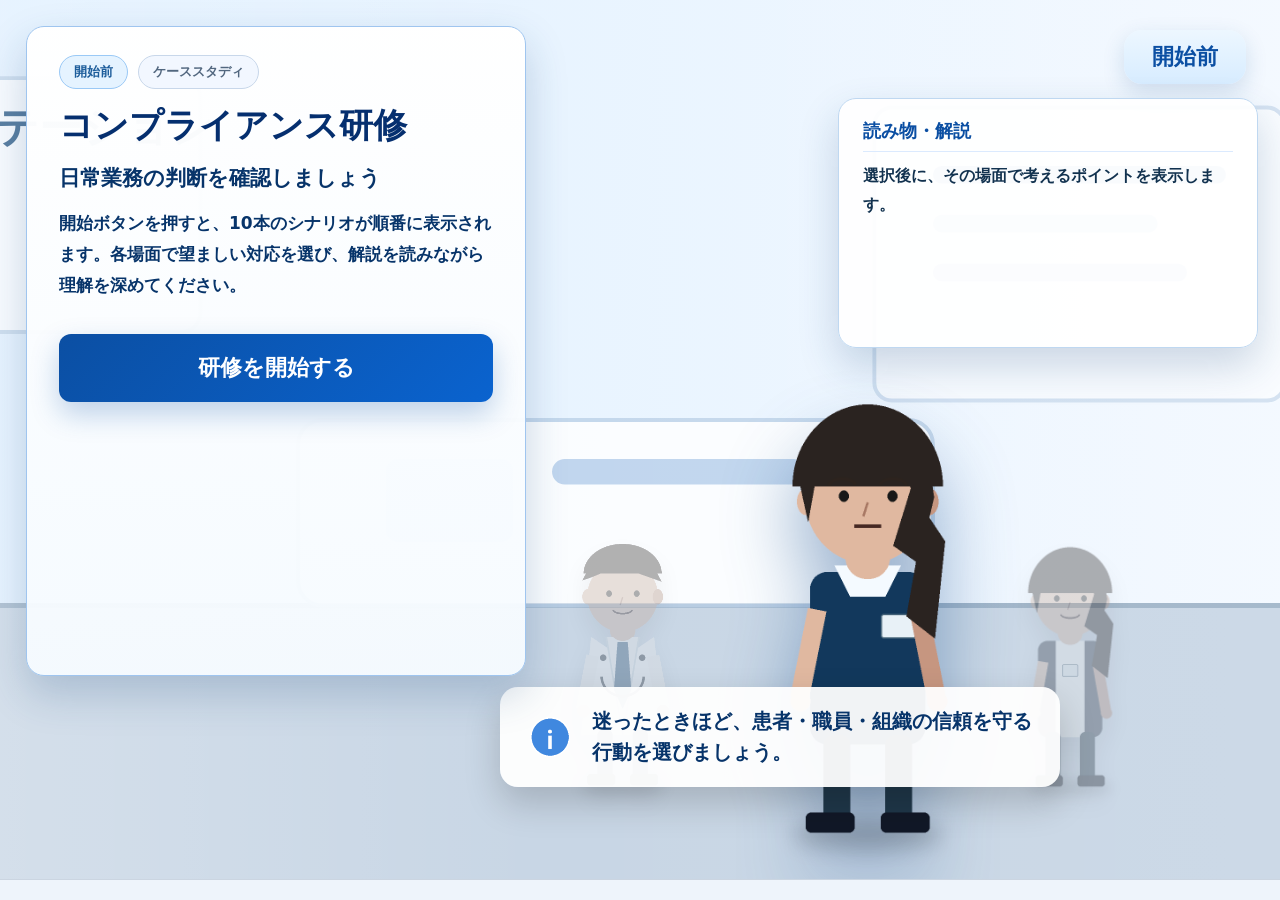
==== index.html @ 938807f9 "Add files via upload" ====
<!doctype html>
<html lang="ja">
<head>
  <meta charset="utf-8" />
  <meta name="viewport" content="width=device-width, initial-scale=1" />
  <title>コンプライアンス研修</title>
  <link rel="stylesheet" href="assets/style.css" />
</head>
<body>
  <main id="app">
    <section id="stage" aria-label="研修シナリオ画面">
      <div id="locationBadge">開始前</div>
      <aside id="trainingPanel">
        <div class="panelTop">
          <span id="progressText">開始前</span>
          <span id="modeBadge">ケーススタディ</span>
        </div>
        <h1>コンプライアンス研修</h1>
        <div id="chapter">日常業務の判断を確認しましょう</div>
        <p id="question">開始ボタンを押すと、10本のシナリオが順番に表示されます。各場面で望ましい対応を選び、解説を読みながら理解を深めてください。</p>
        <div id="choices"></div>
        <button id="startBtn" type="button">研修を開始する</button>
      </aside>

      <article id="readingPanel" aria-live="polite">
        <div class="readingHead">読み物・解説</div>
        <div id="readingText">選択後に、その場面で考えるポイントを表示します。</div>
      </article>

      <div id="messageBubble" aria-live="polite">
        <img id="bubbleIcon" src="assets/ui/info.png" alt="" />
        <span>迷ったときほど、患者・職員・組織の信頼を守る行動を選びましょう。</span>
      </div>

      <img id="charLeft" class="character pos-left" alt="登場人物 左" />
      <img id="charCenter" class="character pos-center" alt="登場人物 中央" />
      <img id="charRight" class="character pos-right" alt="登場人物 右" />
      <div id="judgement" aria-hidden="true"></div>
    </section>
  </main>
  <script src="assets/main.js"></script>
</body>
</html>
---- assets/style.css ----
*{box-sizing:border-box}
:root{--blue:#0b4fa3;--ink:#07346a;--soft:#eef7ff;--line:#9fc5ef;--green:#178a61;--red:#b42318}
html,body{margin:0;min-height:100%;font-family:"Yu Gothic","Meiryo",system-ui,sans-serif;background:#eef4fb;color:#102a43}
button{font-family:inherit}
#app{max-width:1920px;margin:0 auto;background:#f6fbff}
#stage{position:relative;height:900px;overflow:hidden;background-image:url("backgrounds/nurse_station.svg");background-size:cover;background-position:center;border-bottom:1px solid #cbd5e1}
#stage::after{content:"";position:absolute;inset:0;background:linear-gradient(90deg,rgba(255,255,255,.22),rgba(255,255,255,0) 42%,rgba(255,255,255,.08));pointer-events:none}
#locationBadge{position:absolute;right:34px;top:30px;z-index:6;background:linear-gradient(#edf7ff,#d7ecff);color:var(--blue);font-weight:900;font-size:22px;padding:12px 28px;border-radius:18px;box-shadow:0 8px 22px rgba(20,80,140,.16)}
#trainingPanel{position:absolute;left:26px;top:26px;z-index:30;width:540px;min-height:650px;background:linear-gradient(180deg,rgba(255,255,255,.98),rgba(246,251,255,.95));border:1px solid var(--line);border-radius:18px;box-shadow:0 18px 42px rgba(26,71,122,.22);padding:28px 32px;color:var(--ink)}
.panelTop{display:flex;gap:10px;align-items:center;flex-wrap:wrap;margin-bottom:15px}
#progressText,#modeBadge{display:inline-block;background:#e5f3ff;border:1px solid #9ac9f6;border-radius:999px;padding:7px 14px;font-size:13px;font-weight:900;color:#1d5d9b}
#modeBadge{background:#f2f7ff;color:#52677f;border-color:#c8d7ea}
#trainingPanel h1{margin:0 0 16px;font-size:34px;line-height:1.28;color:#052f6f}
#chapter{font-size:21px;font-weight:900;margin-bottom:16px}
#question{font-size:17px;line-height:1.85;font-weight:700;white-space:pre-line;margin:0 0 14px}
.choiceBtn{width:100%;min-height:70px;border:1.8px solid #2b7bdc;color:#07346a;background:#fff;border-radius:12px;padding:12px 18px;margin:12px 0;font-size:16px;font-weight:900;display:flex;justify-content:space-between;align-items:center;gap:14px;cursor:pointer;transition:.2s;text-align:left;line-height:1.55}
.choiceBtn:hover{background:#eaf4ff;transform:translateY(-1px)}
.choiceBtn:disabled{opacity:.68;cursor:not-allowed;transform:none}
.choiceBtn.goodSelected{border-color:var(--green);background:#ecfdf5;color:#075d43}
.choiceBtn.badSelected{border-color:var(--red);background:#fff1f0;color:#842018}
#startBtn,#nextBtn{width:100%;height:68px;border:0;border-radius:12px;background:linear-gradient(135deg,#0b4fa3,#0a63cf);color:#fff;font-size:22px;font-weight:900;cursor:pointer;box-shadow:0 12px 28px rgba(11,79,163,.25);margin-top:18px}
#nextBtn{height:56px;font-size:18px;background:linear-gradient(135deg,#0b6b49,#158864)}
#readingPanel{position:absolute;right:34px;top:98px;z-index:20;width:510px;min-height:250px;max-height:430px;overflow:auto;background:rgba(255,255,255,.94);border:1px solid #bfd8f1;border-radius:18px;box-shadow:0 18px 40px rgba(26,71,122,.20);padding:20px 24px;color:#12324f}
.readingHead{font-weight:900;font-size:18px;color:#0b4fa3;margin-bottom:10px;border-bottom:1px solid #dbeafe;padding-bottom:8px}
#readingText{font-size:15.5px;line-height:1.9;white-space:pre-line;font-weight:700}
#messageBubble{position:absolute;z-index:24;left:640px;bottom:120px;width:700px;min-height:100px;border-radius:18px;background:rgba(255,255,255,.94);box-shadow:0 16px 36px rgba(0,0,0,.18);display:flex;align-items:center;gap:18px;padding:18px 26px;color:#07346a;font-size:20px;font-weight:900;line-height:1.55}
#messageBubble img{width:48px;height:48px;flex:0 0 auto}.character{position:absolute;z-index:12;bottom:34px;width:295px;max-height:650px;object-fit:contain;filter:drop-shadow(0 26px 24px rgba(0,0,0,.28));transition:transform .7s cubic-bezier(.2,1.2,.2,1),left .7s,bottom .7s,opacity .5s,filter .5s}.pos-left{left:600px}.pos-center{left:885px;width:330px}.pos-right{left:1190px;width:295px}.character.dim{opacity:.34;filter:grayscale(.22) brightness(.9) blur(.3px) drop-shadow(0 16px 16px rgba(0,0,0,.16));transform:scale(.78)}.character.focus{z-index:22;transform:scale(1.42) translateY(-22px);filter:drop-shadow(0 34px 30px rgba(0,60,130,.38))}.character.pulse{animation:focusPulse 1.3s ease-in-out infinite alternate}@keyframes focusPulse{from{filter:drop-shadow(0 28px 26px rgba(0,80,150,.25))}to{filter:drop-shadow(0 44px 38px rgba(0,110,210,.5))}}.character.speaking{animation:speaking .8s ease-in-out infinite alternate}@keyframes speaking{from{transform:scale(1.40) translateY(-20px)}to{transform:scale(1.46) translateY(-28px)}}.character.reaction-good{animation:goodBounce .85s ease 2}@keyframes goodBounce{0%,100%{transform:scale(1.42) translateY(-22px)}50%{transform:scale(1.52) translateY(-55px)}}.character.reaction-bad{animation:badShake .45s ease 3}@keyframes badShake{0%,100%{transform:scale(1.42) translateX(0) translateY(-22px)}25%{transform:scale(1.42) translateX(-18px) translateY(-22px)}75%{transform:scale(1.42) translateX(18px) translateY(-22px)}}#judgement{display:none;position:absolute;inset:0;z-index:100;align-items:center;justify-content:center;font-size:190px;color:#fff;font-weight:900;background:rgba(0,0,0,.35)}.completeBox{margin-top:20px;padding:18px;background:#eaf4ff;border:1px solid #9ac9f6;border-radius:14px;line-height:1.8;font-weight:700}.smallNote{font-size:13px;line-height:1.7;color:#49627b;margin-top:10px}
@media(max-width:1400px){#stage{height:880px}#trainingPanel{width:500px}.pos-left{left:500px}.pos-center{left:730px}.pos-right{left:950px}.character{width:245px}.pos-center{width:275px}.pos-right{width:240px}.character.focus{transform:scale(1.22) translateY(-18px)}#messageBubble{left:500px;width:560px;bottom:92px}#readingPanel{right:22px;width:420px}}
@media(max-width:980px){#stage{height:auto;min-height:1100px;padding-bottom:420px}#trainingPanel,#readingPanel,#messageBubble{position:relative;left:auto;right:auto;top:auto;bottom:auto;width:calc(100% - 32px);margin:16px;z-index:30}#locationBadge{right:16px;top:16px}.character{bottom:32px}.pos-left{left:5%;}.pos-center{left:34%;}.pos-right{left:64%;}.character{width:28%}.pos-center{width:30%}.pos-right{width:27%}.character.focus{transform:scale(1.05) translateY(-12px)}}
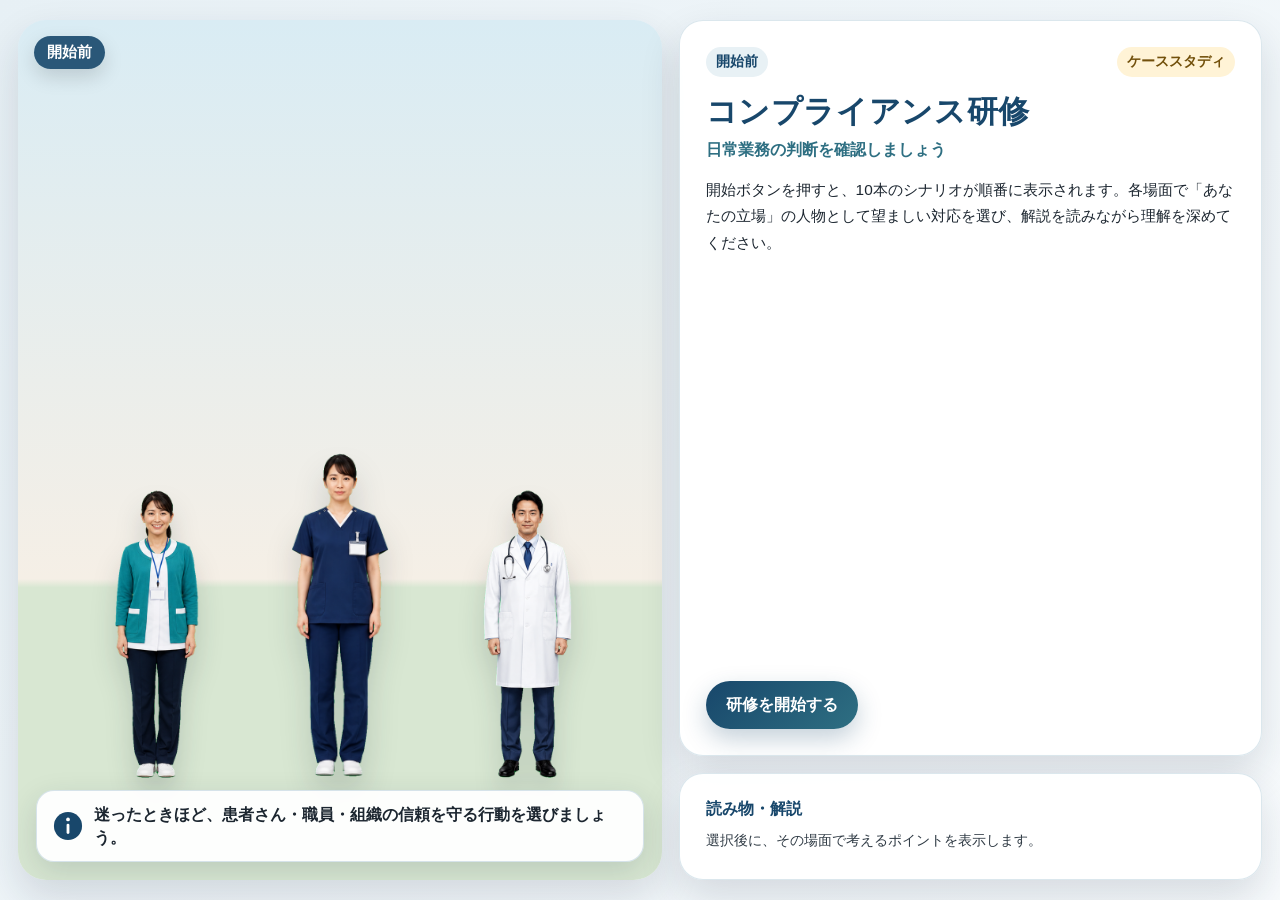
==== commit 6893545b: "Add files via upload" ====
--- a/index.html
+++ b/index.html
@@ -2,14 +2,42 @@
 <html lang="ja">
 <head>
   <meta charset="utf-8" />
-  <meta name="viewport" content="width=device-width, initial-scale=1" />
+  <meta name="viewport" content="width=device-width, initial-scale=1, viewport-fit=cover" />
   <title>コンプライアンス研修</title>
   <link rel="stylesheet" href="assets/style.css" />
 </head>
 <body>
   <main id="app">
     <section id="stage" aria-label="研修シナリオ画面">
-      <div id="locationBadge">開始前</div>
+      <div id="sceneArea">
+        <div id="locationBadge">開始前</div>
+
+        <div id="characters" aria-hidden="true">
+          <img id="charLeft" class="character pos-left" alt="" />
+          <img id="charCenter" class="character pos-center" alt="" />
+          <img id="charRight" class="character pos-right" alt="" />
+
+          <div id="actorCueLeft" class="actorCue pos-left">
+            <span class="actorCueMain">あなたの立場</span>
+            <span class="actorCueSub"></span>
+          </div>
+          <div id="actorCueCenter" class="actorCue pos-center">
+            <span class="actorCueMain">あなたの立場</span>
+            <span class="actorCueSub"></span>
+          </div>
+          <div id="actorCueRight" class="actorCue pos-right">
+            <span class="actorCueMain">あなたの立場</span>
+            <span class="actorCueSub"></span>
+          </div>
+        </div>
+
+        <div id="messageBubble" aria-live="polite">
+          <img id="bubbleIcon" src="assets/ui/info.svg" alt="" />
+          <span>迷ったときほど、患者さん・職員・組織の信頼を守る行動を選びましょう。</span>
+        </div>
+        <div id="judgement" aria-hidden="true"></div>
+      </div>
+
       <aside id="trainingPanel">
         <div class="panelTop">
           <span id="progressText">開始前</span>
@@ -17,7 +45,7 @@
         </div>
         <h1>コンプライアンス研修</h1>
         <div id="chapter">日常業務の判断を確認しましょう</div>
-        <p id="question">開始ボタンを押すと、10本のシナリオが順番に表示されます。各場面で望ましい対応を選び、解説を読みながら理解を深めてください。</p>
+        <p id="question">開始ボタンを押すと、10本のシナリオが順番に表示されます。各場面で「あなたの立場」の人物として望ましい対応を選び、解説を読みながら理解を深めてください。</p>
         <div id="choices"></div>
         <button id="startBtn" type="button">研修を開始する</button>
       </aside>
@@ -26,16 +54,6 @@
         <div class="readingHead">読み物・解説</div>
         <div id="readingText">選択後に、その場面で考えるポイントを表示します。</div>
       </article>
-
-      <div id="messageBubble" aria-live="polite">
-        <img id="bubbleIcon" src="assets/ui/info.png" alt="" />
-        <span>迷ったときほど、患者・職員・組織の信頼を守る行動を選びましょう。</span>
-      </div>
-
-      <img id="charLeft" class="character pos-left" alt="登場人物 左" />
-      <img id="charCenter" class="character pos-center" alt="登場人物 中央" />
-      <img id="charRight" class="character pos-right" alt="登場人物 右" />
-      <div id="judgement" aria-hidden="true"></div>
     </section>
   </main>
   <script src="assets/main.js"></script>
--- a/assets/style.css
+++ b/assets/style.css
@@ -1,29 +1,245 @@
+:root{
+  --bg:#eef4f7;
+  --panel:#ffffff;
+  --ink:#1c2630;
+  --muted:#667280;
+  --brand:#18476b;
+  --accent:#2e6f82;
+  --ok:#237a57;
+  --ng:#b33a3a;
+  --line:#d9e4ea;
+  --shadow:0 18px 40px rgba(20,37,55,.14);
+}
 *{box-sizing:border-box}
-:root{--blue:#0b4fa3;--ink:#07346a;--soft:#eef7ff;--line:#9fc5ef;--green:#178a61;--red:#b42318}
-html,body{margin:0;min-height:100%;font-family:"Yu Gothic","Meiryo",system-ui,sans-serif;background:#eef4fb;color:#102a43}
-button{font-family:inherit}
-#app{max-width:1920px;margin:0 auto;background:#f6fbff}
-#stage{position:relative;height:900px;overflow:hidden;background-image:url("backgrounds/nurse_station.svg");background-size:cover;background-position:center;border-bottom:1px solid #cbd5e1}
-#stage::after{content:"";position:absolute;inset:0;background:linear-gradient(90deg,rgba(255,255,255,.22),rgba(255,255,255,0) 42%,rgba(255,255,255,.08));pointer-events:none}
-#locationBadge{position:absolute;right:34px;top:30px;z-index:6;background:linear-gradient(#edf7ff,#d7ecff);color:var(--blue);font-weight:900;font-size:22px;padding:12px 28px;border-radius:18px;box-shadow:0 8px 22px rgba(20,80,140,.16)}
-#trainingPanel{position:absolute;left:26px;top:26px;z-index:30;width:540px;min-height:650px;background:linear-gradient(180deg,rgba(255,255,255,.98),rgba(246,251,255,.95));border:1px solid var(--line);border-radius:18px;box-shadow:0 18px 42px rgba(26,71,122,.22);padding:28px 32px;color:var(--ink)}
-.panelTop{display:flex;gap:10px;align-items:center;flex-wrap:wrap;margin-bottom:15px}
-#progressText,#modeBadge{display:inline-block;background:#e5f3ff;border:1px solid #9ac9f6;border-radius:999px;padding:7px 14px;font-size:13px;font-weight:900;color:#1d5d9b}
-#modeBadge{background:#f2f7ff;color:#52677f;border-color:#c8d7ea}
-#trainingPanel h1{margin:0 0 16px;font-size:34px;line-height:1.28;color:#052f6f}
-#chapter{font-size:21px;font-weight:900;margin-bottom:16px}
-#question{font-size:17px;line-height:1.85;font-weight:700;white-space:pre-line;margin:0 0 14px}
-.choiceBtn{width:100%;min-height:70px;border:1.8px solid #2b7bdc;color:#07346a;background:#fff;border-radius:12px;padding:12px 18px;margin:12px 0;font-size:16px;font-weight:900;display:flex;justify-content:space-between;align-items:center;gap:14px;cursor:pointer;transition:.2s;text-align:left;line-height:1.55}
-.choiceBtn:hover{background:#eaf4ff;transform:translateY(-1px)}
-.choiceBtn:disabled{opacity:.68;cursor:not-allowed;transform:none}
-.choiceBtn.goodSelected{border-color:var(--green);background:#ecfdf5;color:#075d43}
-.choiceBtn.badSelected{border-color:var(--red);background:#fff1f0;color:#842018}
-#startBtn,#nextBtn{width:100%;height:68px;border:0;border-radius:12px;background:linear-gradient(135deg,#0b4fa3,#0a63cf);color:#fff;font-size:22px;font-weight:900;cursor:pointer;box-shadow:0 12px 28px rgba(11,79,163,.25);margin-top:18px}
-#nextBtn{height:56px;font-size:18px;background:linear-gradient(135deg,#0b6b49,#158864)}
-#readingPanel{position:absolute;right:34px;top:98px;z-index:20;width:510px;min-height:250px;max-height:430px;overflow:auto;background:rgba(255,255,255,.94);border:1px solid #bfd8f1;border-radius:18px;box-shadow:0 18px 40px rgba(26,71,122,.20);padding:20px 24px;color:#12324f}
-.readingHead{font-weight:900;font-size:18px;color:#0b4fa3;margin-bottom:10px;border-bottom:1px solid #dbeafe;padding-bottom:8px}
-#readingText{font-size:15.5px;line-height:1.9;white-space:pre-line;font-weight:700}
-#messageBubble{position:absolute;z-index:24;left:640px;bottom:120px;width:700px;min-height:100px;border-radius:18px;background:rgba(255,255,255,.94);box-shadow:0 16px 36px rgba(0,0,0,.18);display:flex;align-items:center;gap:18px;padding:18px 26px;color:#07346a;font-size:20px;font-weight:900;line-height:1.55}
-#messageBubble img{width:48px;height:48px;flex:0 0 auto}.character{position:absolute;z-index:12;bottom:34px;width:295px;max-height:650px;object-fit:contain;filter:drop-shadow(0 26px 24px rgba(0,0,0,.28));transition:transform .7s cubic-bezier(.2,1.2,.2,1),left .7s,bottom .7s,opacity .5s,filter .5s}.pos-left{left:600px}.pos-center{left:885px;width:330px}.pos-right{left:1190px;width:295px}.character.dim{opacity:.34;filter:grayscale(.22) brightness(.9) blur(.3px) drop-shadow(0 16px 16px rgba(0,0,0,.16));transform:scale(.78)}.character.focus{z-index:22;transform:scale(1.42) translateY(-22px);filter:drop-shadow(0 34px 30px rgba(0,60,130,.38))}.character.pulse{animation:focusPulse 1.3s ease-in-out infinite alternate}@keyframes focusPulse{from{filter:drop-shadow(0 28px 26px rgba(0,80,150,.25))}to{filter:drop-shadow(0 44px 38px rgba(0,110,210,.5))}}.character.speaking{animation:speaking .8s ease-in-out infinite alternate}@keyframes speaking{from{transform:scale(1.40) translateY(-20px)}to{transform:scale(1.46) translateY(-28px)}}.character.reaction-good{animation:goodBounce .85s ease 2}@keyframes goodBounce{0%,100%{transform:scale(1.42) translateY(-22px)}50%{transform:scale(1.52) translateY(-55px)}}.character.reaction-bad{animation:badShake .45s ease 3}@keyframes badShake{0%,100%{transform:scale(1.42) translateX(0) translateY(-22px)}25%{transform:scale(1.42) translateX(-18px) translateY(-22px)}75%{transform:scale(1.42) translateX(18px) translateY(-22px)}}#judgement{display:none;position:absolute;inset:0;z-index:100;align-items:center;justify-content:center;font-size:190px;color:#fff;font-weight:900;background:rgba(0,0,0,.35)}.completeBox{margin-top:20px;padding:18px;background:#eaf4ff;border:1px solid #9ac9f6;border-radius:14px;line-height:1.8;font-weight:700}.smallNote{font-size:13px;line-height:1.7;color:#49627b;margin-top:10px}
-@media(max-width:1400px){#stage{height:880px}#trainingPanel{width:500px}.pos-left{left:500px}.pos-center{left:730px}.pos-right{left:950px}.character{width:245px}.pos-center{width:275px}.pos-right{width:240px}.character.focus{transform:scale(1.22) translateY(-18px)}#messageBubble{left:500px;width:560px;bottom:92px}#readingPanel{right:22px;width:420px}}
-@media(max-width:980px){#stage{height:auto;min-height:1100px;padding-bottom:420px}#trainingPanel,#readingPanel,#messageBubble{position:relative;left:auto;right:auto;top:auto;bottom:auto;width:calc(100% - 32px);margin:16px;z-index:30}#locationBadge{right:16px;top:16px}.character{bottom:32px}.pos-left{left:5%;}.pos-center{left:34%;}.pos-right{left:64%;}.character{width:28%}.pos-center{width:30%}.pos-right{width:27%}.character.focus{transform:scale(1.05) translateY(-12px)}}
+html,body{height:100%;margin:0}
+body{
+  font-family:-apple-system,BlinkMacSystemFont,"Segoe UI","Hiragino Sans","Yu Gothic",Meiryo,sans-serif;
+  color:var(--ink);
+  background:linear-gradient(135deg,#e7f0f5,#f8fbfd);
+}
+button{font:inherit}
+#app{min-height:100dvh;display:grid;place-items:center;padding:clamp(8px,1.4vw,20px)}
+#stage{
+  width:min(100%,1500px);
+  height:min(100dvh - 24px,860px);
+  min-height:620px;
+  display:grid;
+  grid-template-columns:minmax(420px,1.05fr) minmax(430px,.95fr);
+  grid-template-rows:minmax(0,1fr) auto;
+  gap:clamp(10px,1.3vw,18px);
+  position:relative;
+}
+#sceneArea{
+  grid-row:1 / span 2;
+  position:relative;
+  overflow:hidden;
+  border-radius:28px;
+  background:linear-gradient(180deg,#d9ecf4 0%,#f5efe6 65%,#d8e7d2 66%);
+  box-shadow:var(--shadow);
+  min-height:0;
+}
+#sceneArea::before{
+  content:"";
+  position:absolute;inset:0;
+  background-image:var(--scene-bg, url('backgrounds/hospital.svg'));
+  background-repeat:no-repeat;
+  background-position:center bottom;
+  background-size:cover;
+  opacity:.7;
+}
+#locationBadge{
+  position:absolute;top:16px;left:16px;z-index:5;
+  padding:.45rem .8rem;border-radius:999px;
+  color:#fff;background:rgba(24,71,107,.9);
+  font-weight:700;font-size:clamp(12px,1.2vw,15px);
+  box-shadow:0 8px 20px rgba(0,0,0,.14);
+}
+#characters{
+  position:absolute;inset:42px 22px 84px 22px;z-index:2;
+}
+.character{
+  position:absolute;bottom:0;
+  width:min(31%,260px);
+  max-height:100%;
+  object-fit:contain;
+  object-position:center bottom;
+  filter:drop-shadow(0 18px 14px rgba(20,30,40,.16));
+  transform-origin:bottom center;
+  transition:opacity .18s ease, transform .18s ease;
+}
+.character[src=""],.character:not([src]){opacity:0}
+.pos-left{left:3%;transform:translateX(0) scale(.96)}
+.pos-center{left:50%;transform:translateX(-50%) scale(1.08);z-index:3}
+.pos-right{right:3%;transform:translateX(0) scale(.96)}
+#messageBubble{
+  position:absolute;left:18px;right:18px;bottom:18px;z-index:6;
+  display:flex;gap:.7rem;align-items:center;
+  min-height:54px;padding:.75rem 1rem;
+  border-radius:18px;background:rgba(255,255,255,.94);
+  border:1px solid rgba(210,224,232,.9);
+  box-shadow:0 10px 30px rgba(25,45,60,.15);
+  font-weight:700;line-height:1.45;
+}
+#bubbleIcon{width:30px;height:30px;flex:0 0 auto}
+#judgement{
+  display:none;position:absolute;z-index:8;inset:0;margin:auto;
+  width:150px;height:150px;border-radius:50%;place-items:center;
+  font-size:88px;font-weight:900;background:rgba(255,255,255,.9);
+  box-shadow:var(--shadow);
+}
+#judgement.show{display:grid;animation:pop .55s ease both}
+#judgement.ok{color:var(--ok);border:9px solid var(--ok)}
+#judgement.ng{color:var(--ng);border:9px solid var(--ng)}
+@keyframes pop{0%{transform:scale(.65);opacity:0}60%{transform:scale(1.08);opacity:1}100%{transform:scale(1)}}
+#trainingPanel,#readingPanel{
+  background:rgba(255,255,255,.96);
+  border:1px solid rgba(218,230,237,.95);
+  border-radius:24px;
+  box-shadow:var(--shadow);
+  padding:clamp(16px,2vw,26px);
+  z-index:10;
+}
+#trainingPanel{grid-column:2;grid-row:1;display:flex;flex-direction:column;min-height:0;overflow:auto}
+#readingPanel{grid-column:2;grid-row:2;max-height:30vh;overflow:auto}
+.panelTop{display:flex;align-items:center;justify-content:space-between;gap:1rem;margin-bottom:.75rem}
+#progressText,#modeBadge{font-size:.9rem;font-weight:800;border-radius:999px;padding:.35rem .65rem;white-space:nowrap}
+#progressText{background:#e8f1f5;color:var(--brand)}
+#modeBadge{background:#fff3d6;color:#72500b}
+h1{margin:.15rem 0 .4rem;font-size:clamp(1.45rem,2.4vw,2.25rem);letter-spacing:.02em;color:var(--brand)}
+#chapter{font-weight:800;color:var(--accent);margin-bottom:.8rem;font-size:clamp(1rem,1.25vw,1.2rem)}
+#question{line-height:1.75;margin:.2rem 0 1rem;font-size:clamp(.96rem,1.08vw,1.08rem)}
+#choices{display:grid;gap:.72rem;margin-top:auto}
+.choiceBtn{
+  width:100%;text-align:left;border:2px solid var(--line);background:#fff;border-radius:16px;
+  padding:.82rem .95rem;cursor:pointer;line-height:1.55;font-weight:700;
+  transition:transform .12s ease,border-color .12s ease,background .12s ease;
+}
+.choiceBtn:hover,.choiceBtn:focus-visible{transform:translateY(-1px);border-color:#8db6c7;background:#f7fbfd;outline:none}
+.choiceBtn.correct{border-color:var(--ok);background:#eef9f4;color:#0f5d3f}
+.choiceBtn.wrong{border-color:var(--ng);background:#fff1f1;color:#8a2020}
+.choiceBtn:disabled{cursor:default;transform:none}
+#startBtn{
+  margin-top:1rem;align-self:flex-start;border:0;border-radius:999px;padding:.85rem 1.25rem;
+  color:#fff;background:linear-gradient(135deg,var(--brand),#2e6f82);font-weight:900;cursor:pointer;
+  box-shadow:0 10px 24px rgba(24,71,107,.25);
+}
+#startBtn:hover{filter:brightness(1.05)}
+.readingHead{font-weight:900;color:var(--brand);margin-bottom:.5rem}
+#readingText{line-height:1.75;color:#303b45;font-size:clamp(.9rem,1vw,1rem)}
+.resultBox{display:grid;gap:.7rem;margin-top:1rem;padding:1rem;border-radius:18px;background:#f2f8fb;border:1px solid #d7e8ef}
+.resultScore{font-size:1.35rem;font-weight:900;color:var(--brand)}
+.resultNote{line-height:1.7}
+@media (max-width:980px){
+  #app{padding:8px}
+  #stage{height:auto;min-height:100dvh;grid-template-columns:1fr;grid-template-rows:auto auto auto}
+  #sceneArea{grid-row:1;min-height:46dvh;max-height:48dvh}
+  #trainingPanel{grid-column:1;grid-row:2;overflow:visible}
+  #readingPanel{grid-column:1;grid-row:3;max-height:none}
+  #characters{inset:34px 14px 72px 14px}.character{width:min(32%,220px)}
+}
+@media (orientation:landscape) and (max-height:560px){
+  #app{padding:6px}
+  #stage{height:100dvh;min-height:0;grid-template-columns:minmax(360px,.9fr) minmax(430px,1.1fr);grid-template-rows:1fr;gap:8px}
+  #sceneArea{grid-row:1;min-height:0;max-height:none;border-radius:18px}
+  #trainingPanel{grid-column:2;grid-row:1;border-radius:18px;padding:12px;overflow:auto}
+  #readingPanel{display:none}
+  h1{font-size:1.35rem;margin:.05rem 0 .25rem}#chapter{font-size:.96rem;margin-bottom:.4rem}#question{font-size:.9rem;line-height:1.55;margin:.15rem 0 .55rem}
+  #choices{gap:.45rem}.choiceBtn{padding:.48rem .7rem;font-size:.86rem;line-height:1.4}
+  #startBtn{padding:.55rem .9rem;margin-top:.55rem}
+  #characters{inset:28px 10px 58px 10px}.character{width:30%;max-height:100%}
+  #messageBubble{min-height:42px;padding:.45rem .65rem;font-size:.8rem;bottom:10px;left:10px;right:10px;border-radius:14px}#bubbleIcon{width:24px;height:24px}
+  #locationBadge{top:10px;left:10px;font-size:.78rem}
+}
+@media (min-width:1200px){.character{width:min(30%,290px)}#characters{inset:54px 34px 92px 34px}}
+
+
+/* --- action-cue update: who is "you" in each scenario --- */
+.character{
+  height:min(94%,760px);
+  width:min(30%,260px);
+  object-fit:contain;
+  object-position:center bottom;
+}
+
+.character.is-support{
+  opacity:.92;
+}
+
+.character.is-actor{
+  opacity:1;
+  filter:
+    drop-shadow(0 18px 14px rgba(20,30,40,.16))
+    drop-shadow(0 0 0.75rem rgba(255,196,72,.72));
+  animation:actor-breathe 1.6s ease-in-out infinite;
+}
+
+@keyframes actor-breathe{
+  0%,100%{translate:0 0}
+  50%{translate:0 -4px}
+}
+
+.actorCue{
+  position:absolute;
+  bottom:calc(100% - 36px);
+  z-index:7;
+  display:none;
+  width:min(31%,260px);
+  padding:.45rem .55rem;
+  border-radius:14px;
+  background:rgba(255,255,255,.96);
+  border:2px solid #f0b83a;
+  box-shadow:0 10px 24px rgba(45,58,70,.18);
+  text-align:center;
+  pointer-events:none;
+}
+
+.actorCue.show{
+  display:block;
+}
+
+.actorCue::after{
+  content:"";
+  position:absolute;
+  left:50%;
+  bottom:-11px;
+  transform:translateX(-50%);
+  width:0;height:0;
+  border-left:10px solid transparent;
+  border-right:10px solid transparent;
+  border-top:11px solid #f0b83a;
+}
+
+.actorCueMain{
+  display:block;
+  font-weight:900;
+  color:#8a5a00;
+  font-size:.82rem;
+  line-height:1.1;
+}
+
+.actorCueSub{
+  display:block;
+  margin-top:.15rem;
+  color:#263747;
+  font-weight:800;
+  font-size:.72rem;
+  line-height:1.25;
+}
+
+.actorCue.pos-left{left:3%}
+.actorCue.pos-center{left:50%;transform:translateX(-50%)}
+.actorCue.pos-right{right:3%}
+
+@media (max-width:980px){
+  .character{height:min(94%,620px);width:min(32%,220px)}
+  .actorCue{bottom:calc(100% - 34px);font-size:.78rem;width:min(32%,220px);padding:.35rem .45rem}
+  .actorCueMain{font-size:.74rem}
+  .actorCueSub{font-size:.64rem}
+}
+
+@media (orientation:landscape) and (max-height:560px){
+  .character{height:min(92%,430px);width:30%}
+  .actorCue{bottom:calc(100% - 30px);padding:.25rem .35rem;border-radius:10px}
+  .actorCueMain{font-size:.66rem}
+  .actorCueSub{font-size:.58rem}
+}
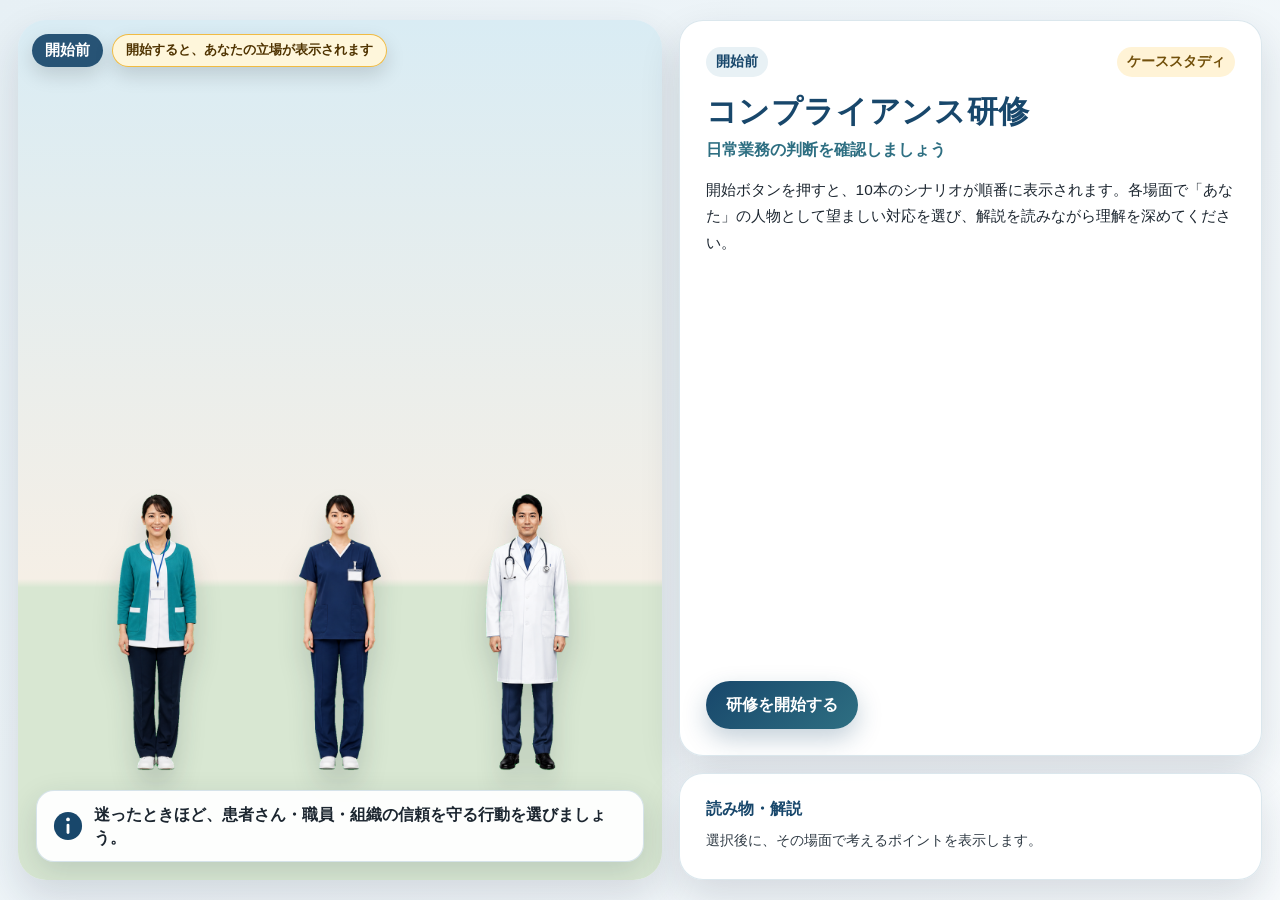
==== commit 203adb30: "Add files via upload" ====
--- a/index.html
+++ b/index.html
@@ -10,24 +10,27 @@
   <main id="app">
     <section id="stage" aria-label="研修シナリオ画面">
       <div id="sceneArea">
-        <div id="locationBadge">開始前</div>
+        <div id="sceneHeader">
+          <div id="locationBadge">開始前</div>
+          <div id="roleGuide">開始すると、あなたの立場が表示されます</div>
+        </div>
 
         <div id="characters" aria-hidden="true">
           <img id="charLeft" class="character pos-left" alt="" />
           <img id="charCenter" class="character pos-center" alt="" />
           <img id="charRight" class="character pos-right" alt="" />
 
-          <div id="actorCueLeft" class="actorCue pos-left">
-            <span class="actorCueMain">あなたの立場</span>
-            <span class="actorCueSub"></span>
+          <div id="roleCueLeft" class="roleCue pos-left">
+            <span class="roleCueMain"></span>
+            <span class="roleCueSub"></span>
           </div>
-          <div id="actorCueCenter" class="actorCue pos-center">
-            <span class="actorCueMain">あなたの立場</span>
-            <span class="actorCueSub"></span>
+          <div id="roleCueCenter" class="roleCue pos-center">
+            <span class="roleCueMain"></span>
+            <span class="roleCueSub"></span>
           </div>
-          <div id="actorCueRight" class="actorCue pos-right">
-            <span class="actorCueMain">あなたの立場</span>
-            <span class="actorCueSub"></span>
+          <div id="roleCueRight" class="roleCue pos-right">
+            <span class="roleCueMain"></span>
+            <span class="roleCueSub"></span>
           </div>
         </div>
 
@@ -45,7 +48,7 @@
         </div>
         <h1>コンプライアンス研修</h1>
         <div id="chapter">日常業務の判断を確認しましょう</div>
-        <p id="question">開始ボタンを押すと、10本のシナリオが順番に表示されます。各場面で「あなたの立場」の人物として望ましい対応を選び、解説を読みながら理解を深めてください。</p>
+        <p id="question">開始ボタンを押すと、10本のシナリオが順番に表示されます。各場面で「あなた」の人物として望ましい対応を選び、解説を読みながら理解を深めてください。</p>
         <div id="choices"></div>
         <button id="startBtn" type="button">研修を開始する</button>
       </aside>
--- a/assets/style.css
+++ b/assets/style.css
@@ -47,30 +47,146 @@
   background-size:cover;
   opacity:.7;
 }
+#sceneHeader{
+  position:absolute;
+  top:14px;
+  left:14px;
+  right:14px;
+  z-index:12;
+  display:flex;
+  align-items:flex-start;
+  gap:.6rem;
+  flex-wrap:wrap;
+}
+#locationBadge,#roleGuide{
+  border-radius:999px;
+  box-shadow:0 8px 20px rgba(0,0,0,.14);
+  font-weight:800;
+  line-height:1.25;
+}
 #locationBadge{
-  position:absolute;top:16px;left:16px;z-index:5;
-  padding:.45rem .8rem;border-radius:999px;
-  color:#fff;background:rgba(24,71,107,.9);
-  font-weight:700;font-size:clamp(12px,1.2vw,15px);
-  box-shadow:0 8px 20px rgba(0,0,0,.14);
+  padding:.45rem .8rem;
+  color:#fff;
+  background:rgba(24,71,107,.92);
+  font-size:clamp(12px,1.2vw,15px);
+}
+#roleGuide{
+  padding:.45rem .8rem;
+  color:#4f3300;
+  background:rgba(255,246,218,.96);
+  border:1px solid rgba(240,184,58,.95);
+  font-size:clamp(11px,1.05vw,14px);
+  max-width:min(100%,440px);
 }
 #characters{
-  position:absolute;inset:42px 22px 84px 22px;z-index:2;
+  position:absolute;
+  inset:112px 22px 92px 22px;
+  z-index:2;
 }
 .character{
-  position:absolute;bottom:0;
-  width:min(31%,260px);
-  max-height:100%;
+  position:absolute;
+  bottom:0;
+  width:min(30%,260px);
+  height:min(94%,760px);
   object-fit:contain;
   object-position:center bottom;
   filter:drop-shadow(0 18px 14px rgba(20,30,40,.16));
   transform-origin:bottom center;
-  transition:opacity .18s ease, transform .18s ease;
+  transition:opacity .18s ease, transform .18s ease, filter .18s ease;
 }
 .character[src=""],.character:not([src]){opacity:0}
-.pos-left{left:3%;transform:translateX(0) scale(.96)}
-.pos-center{left:50%;transform:translateX(-50%) scale(1.08);z-index:3}
-.pos-right{right:3%;transform:translateX(0) scale(.96)}
+.pos-left{left:3%;--x:0}
+.pos-center{left:50%;--x:-50%}
+.pos-right{right:3%;--x:0}
+.character.pos-left,.character.pos-center,.character.pos-right{
+  transform:translateX(var(--x)) scale(var(--role-scale,.92));
+}
+.character.role-you{
+  --role-scale:1.16;
+  z-index:5;
+  opacity:1;
+  filter:
+    drop-shadow(0 20px 16px rgba(20,30,40,.18))
+    drop-shadow(0 0 16px rgba(255,196,72,.95));
+  animation:you-breathe 1.6s ease-in-out infinite;
+}
+.character.role-actor,
+.character.role-receiver{
+  --role-scale:.78;
+  z-index:3;
+  opacity:.84;
+}
+.character.role-support{
+  --role-scale:.82;
+  z-index:2;
+  opacity:.82;
+}
+@keyframes you-breathe{
+  0%,100%{translate:0 0}
+  50%{translate:0 -5px}
+}
+.roleCue{
+  position:absolute;
+  top:-60px;
+  z-index:9;
+  display:none;
+  width:min(31%,270px);
+  padding:.42rem .55rem;
+  border-radius:14px;
+  background:rgba(255,255,255,.97);
+  box-shadow:0 10px 24px rgba(45,58,70,.18);
+  text-align:center;
+  pointer-events:none;
+  border:2px solid #b7c8d8;
+}
+.roleCue.show{display:block}
+.roleCue::after{
+  content:"";
+  position:absolute;
+  left:50%;
+  bottom:-11px;
+  transform:translateX(-50%);
+  width:0;height:0;
+  border-left:10px solid transparent;
+  border-right:10px solid transparent;
+  border-top:11px solid #b7c8d8;
+}
+.roleCueMain{
+  display:block;
+  font-weight:900;
+  font-size:.82rem;
+  line-height:1.1;
+}
+.roleCueSub{
+  display:block;
+  margin-top:.15rem;
+  color:#263747;
+  font-weight:800;
+  font-size:.7rem;
+  line-height:1.25;
+}
+.roleCue.role-you{
+  border-color:#f0b83a;
+  background:rgba(255,250,232,.98);
+}
+.roleCue.role-you::after{border-top-color:#f0b83a}
+.roleCue.role-you .roleCueMain{color:#8a5a00}
+.roleCue.role-actor{
+  border-color:#d98989;
+  background:rgba(255,243,243,.97);
+}
+.roleCue.role-actor::after{border-top-color:#d98989}
+.roleCue.role-actor .roleCueMain{color:#963232}
+.roleCue.role-receiver{
+  border-color:#82a9cf;
+  background:rgba(240,247,255,.97);
+}
+.roleCue.role-receiver::after{border-top-color:#82a9cf}
+.roleCue.role-receiver .roleCueMain{color:#235582}
+.roleCue.role-support .roleCueMain{color:#476171}
+.roleCue.pos-left{left:3%;transform:translateX(0)}
+.roleCue.pos-center{left:50%;transform:translateX(-50%)}
+.roleCue.pos-right{right:3%;transform:translateX(0)}
 #messageBubble{
   position:absolute;left:18px;right:18px;bottom:18px;z-index:6;
   display:flex;gap:.7rem;align-items:center;
@@ -135,7 +251,15 @@
   #sceneArea{grid-row:1;min-height:46dvh;max-height:48dvh}
   #trainingPanel{grid-column:1;grid-row:2;overflow:visible}
   #readingPanel{grid-column:1;grid-row:3;max-height:none}
-  #characters{inset:34px 14px 72px 14px}.character{width:min(32%,220px)}
+  #sceneHeader{top:10px;left:10px;right:10px}
+  #characters{inset:104px 14px 78px 14px}
+  .character{width:min(32%,220px);height:min(94%,620px)}
+  .character.role-you{--role-scale:1.1}
+  .character.role-actor,.character.role-receiver{--role-scale:.72}
+  .character.role-support{--role-scale:.76}
+  .roleCue{top:-56px;width:min(32%,220px);padding:.32rem .38rem}
+  .roleCueMain{font-size:.68rem}
+  .roleCueSub{font-size:.58rem}
 }
 @media (orientation:landscape) and (max-height:560px){
   #app{padding:6px}
@@ -143,103 +267,23 @@
   #sceneArea{grid-row:1;min-height:0;max-height:none;border-radius:18px}
   #trainingPanel{grid-column:2;grid-row:1;border-radius:18px;padding:12px;overflow:auto}
   #readingPanel{display:none}
-  h1{font-size:1.35rem;margin:.05rem 0 .25rem}#chapter{font-size:.96rem;margin-bottom:.4rem}#question{font-size:.9rem;line-height:1.55;margin:.15rem 0 .55rem}
-  #choices{gap:.45rem}.choiceBtn{padding:.48rem .7rem;font-size:.86rem;line-height:1.4}
+  h1{font-size:1.35rem;margin:.05rem 0 .25rem}
+  #chapter{font-size:.96rem;margin-bottom:.4rem}
+  #question{font-size:.9rem;line-height:1.55;margin:.15rem 0 .55rem}
+  #choices{gap:.45rem}
+  .choiceBtn{padding:.48rem .7rem;font-size:.86rem;line-height:1.4}
   #startBtn{padding:.55rem .9rem;margin-top:.55rem}
-  #characters{inset:28px 10px 58px 10px}.character{width:30%;max-height:100%}
-  #messageBubble{min-height:42px;padding:.45rem .65rem;font-size:.8rem;bottom:10px;left:10px;right:10px;border-radius:14px}#bubbleIcon{width:24px;height:24px}
-  #locationBadge{top:10px;left:10px;font-size:.78rem}
-}
-@media (min-width:1200px){.character{width:min(30%,290px)}#characters{inset:54px 34px 92px 34px}}
-
-
-/* --- action-cue update: who is "you" in each scenario --- */
-.character{
-  height:min(94%,760px);
-  width:min(30%,260px);
-  object-fit:contain;
-  object-position:center bottom;
-}
-
-.character.is-support{
-  opacity:.92;
-}
-
-.character.is-actor{
-  opacity:1;
-  filter:
-    drop-shadow(0 18px 14px rgba(20,30,40,.16))
-    drop-shadow(0 0 0.75rem rgba(255,196,72,.72));
-  animation:actor-breathe 1.6s ease-in-out infinite;
-}
-
-@keyframes actor-breathe{
-  0%,100%{translate:0 0}
-  50%{translate:0 -4px}
-}
-
-.actorCue{
-  position:absolute;
-  bottom:calc(100% - 36px);
-  z-index:7;
-  display:none;
-  width:min(31%,260px);
-  padding:.45rem .55rem;
-  border-radius:14px;
-  background:rgba(255,255,255,.96);
-  border:2px solid #f0b83a;
-  box-shadow:0 10px 24px rgba(45,58,70,.18);
-  text-align:center;
-  pointer-events:none;
-}
-
-.actorCue.show{
-  display:block;
-}
-
-.actorCue::after{
-  content:"";
-  position:absolute;
-  left:50%;
-  bottom:-11px;
-  transform:translateX(-50%);
-  width:0;height:0;
-  border-left:10px solid transparent;
-  border-right:10px solid transparent;
-  border-top:11px solid #f0b83a;
-}
-
-.actorCueMain{
-  display:block;
-  font-weight:900;
-  color:#8a5a00;
-  font-size:.82rem;
-  line-height:1.1;
-}
-
-.actorCueSub{
-  display:block;
-  margin-top:.15rem;
-  color:#263747;
-  font-weight:800;
-  font-size:.72rem;
-  line-height:1.25;
-}
-
-.actorCue.pos-left{left:3%}
-.actorCue.pos-center{left:50%;transform:translateX(-50%)}
-.actorCue.pos-right{right:3%}
-
-@media (max-width:980px){
-  .character{height:min(94%,620px);width:min(32%,220px)}
-  .actorCue{bottom:calc(100% - 34px);font-size:.78rem;width:min(32%,220px);padding:.35rem .45rem}
-  .actorCueMain{font-size:.74rem}
-  .actorCueSub{font-size:.64rem}
-}
-
-@media (orientation:landscape) and (max-height:560px){
-  .character{height:min(92%,430px);width:30%}
-  .actorCue{bottom:calc(100% - 30px);padding:.25rem .35rem;border-radius:10px}
-  .actorCueMain{font-size:.66rem}
-  .actorCueSub{font-size:.58rem}
-}
+  #sceneHeader{top:8px;left:8px;right:8px;gap:.35rem}
+  #locationBadge,#roleGuide{font-size:.68rem;padding:.32rem .5rem}
+  #characters{inset:82px 10px 58px 10px}
+  .character{width:30%;height:min(92%,430px)}
+  .roleCue{top:-46px;padding:.22rem .28rem;border-radius:10px}
+  .roleCueMain{font-size:.58rem}
+  .roleCueSub{font-size:.5rem}
+  #messageBubble{min-height:42px;padding:.45rem .65rem;font-size:.8rem;bottom:10px;left:10px;right:10px;border-radius:14px}
+  #bubbleIcon{width:24px;height:24px}
+}
+@media (min-width:1200px){
+  .character{width:min(30%,290px)}
+  #characters{inset:124px 34px 100px 34px}
+}
